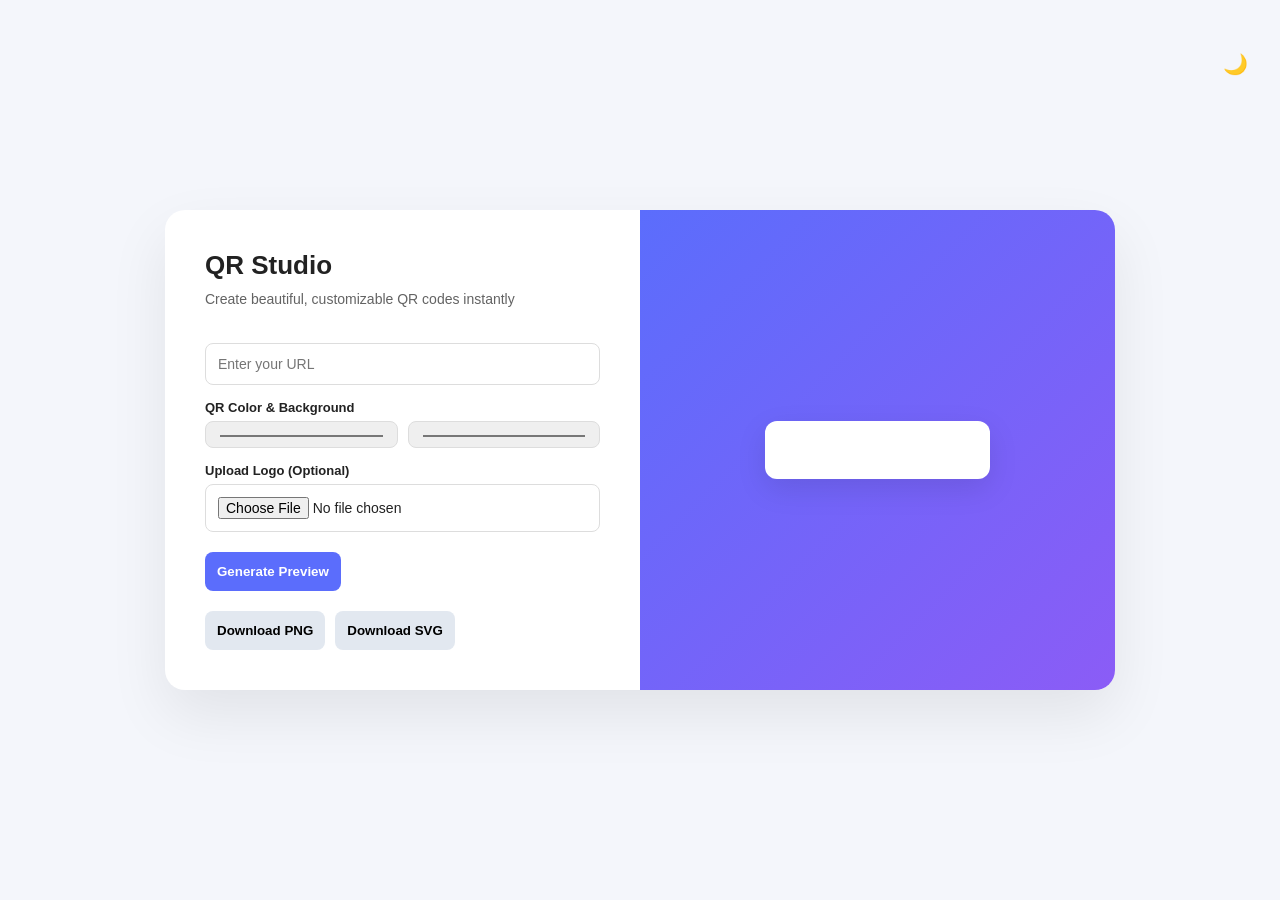
==== index.html @ 123fb640 "Add files via upload" ====
<!DOCTYPE html>
<html lang="en">
<head>
<meta charset="UTF-8">
<title>QR Studio</title>
<meta name="viewport" content="width=device-width, initial-scale=1.0">

<style>
:root {
    --primary:#5b6dfc;
    --bg:#f4f6fb;
    --card:#ffffff;
    --text:#222;
}

body.dark {
    --bg:#0f172a;
    --card:#1e293b;
    --text:#f1f5f9;
}

*{
    margin:0;
    padding:0;
    box-sizing:border-box;
    font-family:'Segoe UI', sans-serif;
}

body{
    background:var(--bg);
    color:var(--text);
    min-height:100vh;
    display:flex;
    justify-content:center;
    align-items:center;
    transition:0.3s ease;
}

.wrapper{
    width:950px;
    max-width:95%;
    background:var(--card);
    border-radius:20px;
    box-shadow:0 25px 60px rgba(0,0,0,0.08);
    display:flex;
    overflow:hidden;
}

.left{
    flex:1;
    padding:40px;
}

.right{
    flex:1;
    background:linear-gradient(135deg,#5b6dfc,#8b5cf6);
    display:flex;
    justify-content:center;
    align-items:center;
    color:white;
    text-align:center;
    padding:40px;
}

h1{
    font-size:26px;
    margin-bottom:10px;
}

.subtitle{
    font-size:14px;
    opacity:0.7;
    margin-bottom:30px;
}

label{
    font-size:13px;
    font-weight:600;
    margin-top:15px;
    display:block;
}

input{
    width:100%;
    padding:12px;
    margin-top:6px;
    border-radius:8px;
    border:1px solid #ddd;
    font-size:14px;
}

input:focus{
    border-color:var(--primary);
    outline:none;
}

.color-row{
    display:flex;
    gap:10px;
}

button{
    margin-top:20px;
    padding:12px;
    border-radius:8px;
    border:none;
    font-weight:600;
    cursor:pointer;
    transition:0.2s ease;
}

.primary{
    background:var(--primary);
    color:white;
}

.primary:hover{
    opacity:0.9;
}

.secondary{
    background:#e2e8f0;
}

.secondary:hover{
    background:#cbd5e1;
}

.download-row{
    display:flex;
    gap:10px;
}

.preview-box{
    background:white;
    padding:20px;
    border-radius:12px;
    box-shadow:0 10px 30px rgba(0,0,0,0.1);
}

.dark .preview-box{
    background:#334155;
}

.toggle{
    position:absolute;
    top:20px;
    right:20px;
    background:none;
    border:none;
    font-size:20px;
    cursor:pointer;
}
</style>
</head>

<body>

<button class="toggle" onclick="toggleDark()">🌙</button>

<div class="wrapper">

<div class="left">
    <h1>QR Studio</h1>
    <p class="subtitle">Create beautiful, customizable QR codes instantly</p>

    <input type="text" id="link" placeholder="Enter your URL">

    <label>QR Color & Background</label>
    <div class="color-row">
        <input type="color" id="fill_color" value="#000000">
        <input type="color" id="back_color" value="#ffffff">
    </div>

    <label>Upload Logo (Optional)</label>
    <input type="file" id="logo">

    <button class="primary" onclick="previewQR()">Generate Preview</button>

    <div class="download-row">
        <button class="secondary" onclick="downloadPNG()">Download PNG</button>
        <button class="secondary" onclick="downloadSVG()">Download SVG</button>
    </div>
</div>

<div class="right">
    <div class="preview-box" id="preview">
        <p>QR Preview appears here</p>
    </div>
</div>

</div>

<script>
function toggleDark(){
    document.body.classList.toggle("dark");
}

function previewQR(){
    let formData=new FormData();
    formData.append("link",document.getElementById("link").value);
    formData.append("fill_color",document.getElementById("fill_color").value);
    formData.append("back_color",document.getElementById("back_color").value);

    let logoFile=document.getElementById("logo").files[0];
    if(logoFile){
        formData.append("logo",logoFile);
    }

    fetch('/preview',{
        method:'POST',
        body:formData
    })
    .then(res=>res.json())
    .then(data=>{
        if(data.error){
            alert(data.error);
            return;
        }

        document.getElementById("preview").innerHTML=
        `<img src="data:image/png;base64,${data.image}" width="220">`;
    });
}

function downloadPNG(){
    let form=new FormData();
    form.append("link",document.getElementById("link").value);

    fetch('/download_png',{method:'POST',body:form})
    .then(res=>res.blob())
    .then(blob=>{
        let a=document.createElement("a");
        a.href=URL.createObjectURL(blob);
        a.download="qr_code.png";
        a.click();
    });
}

function downloadSVG(){
    let form=new FormData();
    form.append("link",document.getElementById("link").value);

    fetch('/download_svg',{method:'POST',body:form})
    .then(res=>res.blob())
    .then(blob=>{
        let a=document.createElement("a");
        a.href=URL.createObjectURL(blob);
        a.download="qr_code.svg";
        a.click();
    });
}
</script>

</body>
</html>
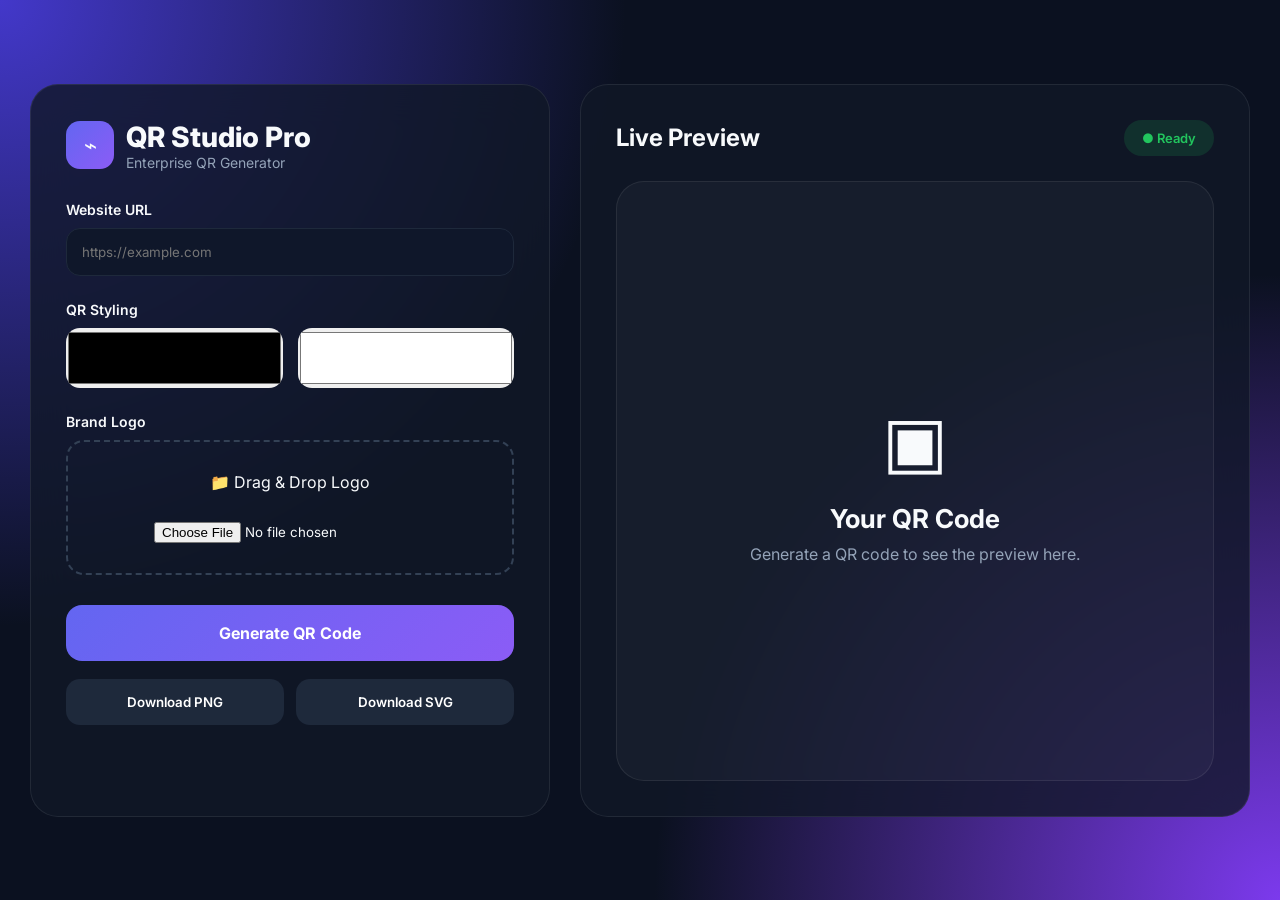
==== commit 6aa2c99d: "Refactor index.html for QR Studio Pro Updated the QR Studio interface to QR Studio Pro with enhanced" ====
--- a/index.html
+++ b/index.html
@@ -2,254 +2,461 @@
 <html lang="en">
 <head>
 <meta charset="UTF-8">
-<title>QR Studio</title>
-<meta name="viewport" content="width=device-width, initial-scale=1.0">
+<meta name="viewport" content="width=device-width,initial-scale=1.0">
+
+<title>QR Studio Pro</title>
+
+<link href="https://fonts.googleapis.com/css2?family=Inter:wght@300;400;500;600;700;800&display=swap" rel="stylesheet">
 
 <style>
-:root {
-    --primary:#5b6dfc;
-    --bg:#f4f6fb;
-    --card:#ffffff;
-    --text:#222;
-}
-
-body.dark {
-    --bg:#0f172a;
-    --card:#1e293b;
-    --text:#f1f5f9;
+
+:root{
+    --bg:#0b1120;
+    --card:#111827;
+    --border:rgba(255,255,255,.08);
+    --text:#f8fafc;
+    --muted:#94a3b8;
+    --primary:#6366f1;
+    --secondary:#8b5cf6;
+    --success:#22c55e;
 }
 
 *{
     margin:0;
     padding:0;
     box-sizing:border-box;
-    font-family:'Segoe UI', sans-serif;
+    font-family:'Inter',sans-serif;
 }
 
 body{
-    background:var(--bg);
+    min-height:100vh;
+    background:
+    radial-gradient(circle at top left,#4338ca 0%,transparent 40%),
+    radial-gradient(circle at bottom right,#7c3aed 0%,transparent 40%),
+    var(--bg);
+
     color:var(--text);
-    min-height:100vh;
     display:flex;
     justify-content:center;
     align-items:center;
-    transition:0.3s ease;
-}
-
-.wrapper{
-    width:950px;
-    max-width:95%;
-    background:var(--card);
-    border-radius:20px;
-    box-shadow:0 25px 60px rgba(0,0,0,0.08);
-    display:flex;
-    overflow:hidden;
-}
-
-.left{
+    padding:30px;
+}
+
+.container{
+    width:1400px;
+    max-width:100%;
+    display:grid;
+    grid-template-columns:520px 1fr;
+    gap:30px;
+}
+
+.panel{
+    background:rgba(17,24,39,.8);
+    backdrop-filter:blur(20px);
+    border:1px solid var(--border);
+    border-radius:28px;
+    padding:35px;
+}
+
+.logo{
+    display:flex;
+    align-items:center;
+    gap:12px;
+    margin-bottom:30px;
+}
+
+.logo-icon{
+    width:48px;
+    height:48px;
+    border-radius:14px;
+    background:linear-gradient(135deg,var(--primary),var(--secondary));
+    display:flex;
+    align-items:center;
+    justify-content:center;
+    font-size:22px;
+}
+
+.logo h1{
+    font-size:28px;
+    font-weight:800;
+}
+
+.logo p{
+    color:var(--muted);
+    font-size:14px;
+}
+
+.section{
+    margin-top:25px;
+}
+
+label{
+    display:block;
+    margin-bottom:10px;
+    font-size:14px;
+    font-weight:600;
+}
+
+.input{
+    width:100%;
+    background:#0f172a;
+    border:1px solid #1e293b;
+    color:white;
+    padding:15px;
+    border-radius:14px;
+    outline:none;
+    transition:.3s;
+}
+
+.input:focus{
+    border-color:var(--primary);
+}
+
+.color-group{
+    display:flex;
+    gap:15px;
+}
+
+.color-group input{
+    height:60px;
+    border:none;
+    cursor:pointer;
     flex:1;
-    padding:40px;
-}
-
-.right{
+    border-radius:14px;
+}
+
+.upload-box{
+    border:2px dashed #334155;
+    padding:30px;
+    border-radius:18px;
+    text-align:center;
+    transition:.3s;
+}
+
+.upload-box:hover{
+    border-color:var(--primary);
+}
+
+.upload-box input{
+    margin-top:10px;
+}
+
+.generate-btn{
+    width:100%;
+    margin-top:30px;
+    border:none;
+    border-radius:16px;
+    padding:18px;
+    font-size:16px;
+    font-weight:700;
+    color:white;
+    cursor:pointer;
+
+    background:linear-gradient(
+    135deg,
+    var(--primary),
+    var(--secondary));
+}
+
+.generate-btn:hover{
+    transform:translateY(-2px);
+}
+
+.downloads{
+    margin-top:18px;
+    display:grid;
+    grid-template-columns:1fr 1fr;
+    gap:12px;
+}
+
+.downloads button{
+    border:none;
+    border-radius:14px;
+    padding:15px;
+    font-weight:600;
+    cursor:pointer;
+    background:#1e293b;
+    color:white;
+}
+
+.preview-panel{
+    display:flex;
+    flex-direction:column;
+}
+
+.header{
+    display:flex;
+    justify-content:space-between;
+    align-items:center;
+    margin-bottom:25px;
+}
+
+.badge{
+    background:rgba(34,197,94,.15);
+    color:var(--success);
+    padding:10px 18px;
+    border-radius:50px;
+    font-size:13px;
+    font-weight:600;
+}
+
+.preview-card{
     flex:1;
-    background:linear-gradient(135deg,#5b6dfc,#8b5cf6);
+    background:rgba(255,255,255,.03);
+    border-radius:28px;
+    border:1px solid var(--border);
     display:flex;
     justify-content:center;
     align-items:center;
-    color:white;
+    min-height:600px;
+}
+
+.placeholder{
     text-align:center;
-    padding:40px;
-}
-
-h1{
+}
+
+.placeholder h2{
+    margin-top:20px;
     font-size:26px;
-    margin-bottom:10px;
-}
-
-.subtitle{
-    font-size:14px;
-    opacity:0.7;
-    margin-bottom:30px;
-}
-
-label{
-    font-size:13px;
-    font-weight:600;
-    margin-top:15px;
-    display:block;
-}
-
-input{
-    width:100%;
-    padding:12px;
-    margin-top:6px;
-    border-radius:8px;
-    border:1px solid #ddd;
-    font-size:14px;
-}
-
-input:focus{
-    border-color:var(--primary);
-    outline:none;
-}
-
-.color-row{
-    display:flex;
-    gap:10px;
-}
-
-button{
-    margin-top:20px;
-    padding:12px;
-    border-radius:8px;
-    border:none;
-    font-weight:600;
-    cursor:pointer;
-    transition:0.2s ease;
-}
-
-.primary{
-    background:var(--primary);
-    color:white;
-}
-
-.primary:hover{
-    opacity:0.9;
-}
-
-.secondary{
-    background:#e2e8f0;
-}
-
-.secondary:hover{
-    background:#cbd5e1;
-}
-
-.download-row{
-    display:flex;
-    gap:10px;
-}
-
-.preview-box{
+}
+
+.placeholder p{
+    color:var(--muted);
+    margin-top:10px;
+}
+
+.preview-card img{
+    width:320px;
+    border-radius:20px;
     background:white;
     padding:20px;
-    border-radius:12px;
-    box-shadow:0 10px 30px rgba(0,0,0,0.1);
-}
-
-.dark .preview-box{
-    background:#334155;
-}
-
-.toggle{
-    position:absolute;
-    top:20px;
-    right:20px;
-    background:none;
-    border:none;
-    font-size:20px;
-    cursor:pointer;
-}
+    animation:fade .4s ease;
+}
+
+@keyframes fade{
+    from{
+        opacity:0;
+        transform:scale(.95);
+    }
+    to{
+        opacity:1;
+        transform:scale(1);
+    }
+}
+
+@media(max-width:1100px){
+
+.container{
+    grid-template-columns:1fr;
+}
+
+.preview-card{
+    min-height:400px;
+}
+
+}
+
 </style>
 </head>
-
 <body>
 
-<button class="toggle" onclick="toggleDark()">🌙</button>
-
-<div class="wrapper">
-
-<div class="left">
-    <h1>QR Studio</h1>
-    <p class="subtitle">Create beautiful, customizable QR codes instantly</p>
-
-    <input type="text" id="link" placeholder="Enter your URL">
-
-    <label>QR Color & Background</label>
-    <div class="color-row">
-        <input type="color" id="fill_color" value="#000000">
-        <input type="color" id="back_color" value="#ffffff">
-    </div>
-
-    <label>Upload Logo (Optional)</label>
-    <input type="file" id="logo">
-
-    <button class="primary" onclick="previewQR()">Generate Preview</button>
-
-    <div class="download-row">
-        <button class="secondary" onclick="downloadPNG()">Download PNG</button>
-        <button class="secondary" onclick="downloadSVG()">Download SVG</button>
-    </div>
-</div>
-
-<div class="right">
-    <div class="preview-box" id="preview">
-        <p>QR Preview appears here</p>
-    </div>
+<div class="container">
+
+<div class="panel">
+
+<div class="logo">
+<div class="logo-icon">⌁</div>
+
+<div>
+<h1>QR Studio Pro</h1>
+<p>Enterprise QR Generator</p>
+</div>
+</div>
+
+<div class="section">
+<label>Website URL</label>
+<input
+type="text"
+id="link"
+class="input"
+placeholder="https://example.com">
+</div>
+
+<div class="section">
+<label>QR Styling</label>
+
+<div class="color-group">
+<input type="color" id="fill_color" value="#000000">
+<input type="color" id="back_color" value="#ffffff">
+</div>
+</div>
+
+<div class="section">
+<label>Brand Logo</label>
+
+<div class="upload-box">
+📁 Drag & Drop Logo
+
+<br><br>
+
+<input type="file" id="logo">
+</div>
+</div>
+
+<button
+class="generate-btn"
+onclick="previewQR()">
+Generate QR Code
+</button>
+
+<div class="downloads">
+
+<button onclick="downloadPNG()">
+Download PNG
+</button>
+
+<button onclick="downloadSVG()">
+Download SVG
+</button>
+
+</div>
+
+</div>
+
+<div class="panel preview-panel">
+
+<div class="header">
+<h2>Live Preview</h2>
+
+<div class="badge">
+● Ready
+</div>
+</div>
+
+<div class="preview-card" id="preview">
+
+<div class="placeholder">
+
+<div style="font-size:70px">▣</div>
+
+<h2>Your QR Code</h2>
+
+<p>
+Generate a QR code to see the preview here.
+</p>
+
+</div>
+
+</div>
+
 </div>
 
 </div>
 
 <script>
-function toggleDark(){
-    document.body.classList.toggle("dark");
-}
 
 function previewQR(){
-    let formData=new FormData();
-    formData.append("link",document.getElementById("link").value);
-    formData.append("fill_color",document.getElementById("fill_color").value);
-    formData.append("back_color",document.getElementById("back_color").value);
-
-    let logoFile=document.getElementById("logo").files[0];
-    if(logoFile){
-        formData.append("logo",logoFile);
-    }
-
-    fetch('/preview',{
-        method:'POST',
-        body:formData
-    })
-    .then(res=>res.json())
-    .then(data=>{
-        if(data.error){
-            alert(data.error);
-            return;
-        }
-
-        document.getElementById("preview").innerHTML=
-        `<img src="data:image/png;base64,${data.image}" width="220">`;
-    });
+
+let formData=new FormData();
+
+formData.append(
+"link",
+document.getElementById("link").value
+);
+
+formData.append(
+"fill_color",
+document.getElementById("fill_color").value
+);
+
+formData.append(
+"back_color",
+document.getElementById("back_color").value
+);
+
+let logo=
+document.getElementById("logo").files[0];
+
+if(logo){
+formData.append("logo",logo);
+}
+
+fetch('/preview',{
+method:'POST',
+body:formData
+})
+.then(res=>res.json())
+.then(data=>{
+
+if(data.error){
+alert(data.error);
+return;
+}
+
+document.getElementById("preview").innerHTML=
+`
+<img
+src="data:image/png;base64,${data.image}">
+`;
+
+});
+
 }
 
 function downloadPNG(){
-    let form=new FormData();
-    form.append("link",document.getElementById("link").value);
-
-    fetch('/download_png',{method:'POST',body:form})
-    .then(res=>res.blob())
-    .then(blob=>{
-        let a=document.createElement("a");
-        a.href=URL.createObjectURL(blob);
-        a.download="qr_code.png";
-        a.click();
-    });
+
+let form=new FormData();
+
+form.append(
+"link",
+document.getElementById("link").value
+);
+
+fetch('/download_png',{
+method:'POST',
+body:form
+})
+.then(res=>res.blob())
+.then(blob=>{
+
+let a=document.createElement("a");
+
+a.href=URL.createObjectURL(blob);
+
+a.download="qr_code.png";
+
+a.click();
+
+});
 }
 
 function downloadSVG(){
-    let form=new FormData();
-    form.append("link",document.getElementById("link").value);
-
-    fetch('/download_svg',{method:'POST',body:form})
-    .then(res=>res.blob())
-    .then(blob=>{
-        let a=document.createElement("a");
-        a.href=URL.createObjectURL(blob);
-        a.download="qr_code.svg";
-        a.click();
-    });
-}
+
+let form=new FormData();
+
+form.append(
+"link",
+document.getElementById("link").value
+);
+
+fetch('/download_svg',{
+method:'POST',
+body:form
+})
+.then(res=>res.blob())
+.then(blob=>{
+
+let a=document.createElement("a");
+
+a.href=URL.createObjectURL(blob);
+
+a.download="qr_code.svg";
+
+a.click();
+
+});
+}
+
 </script>
 
 </body>
